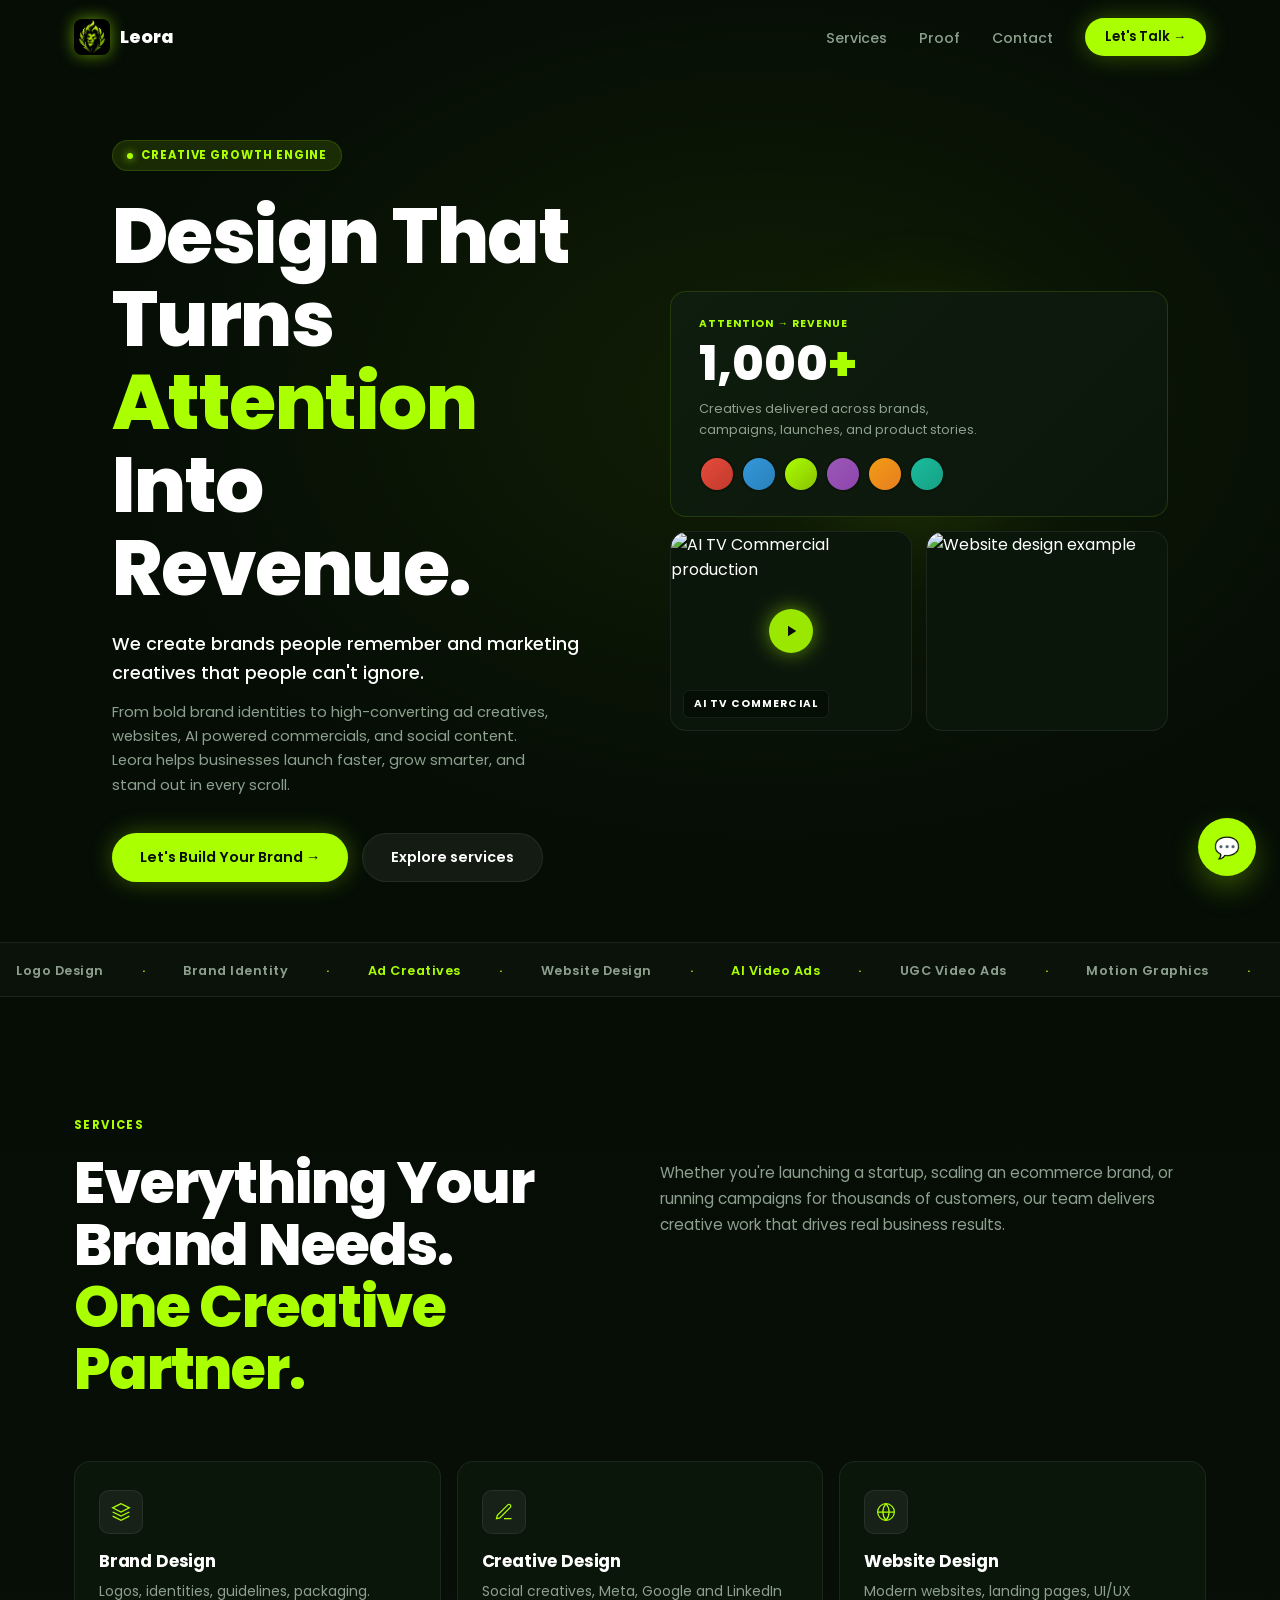
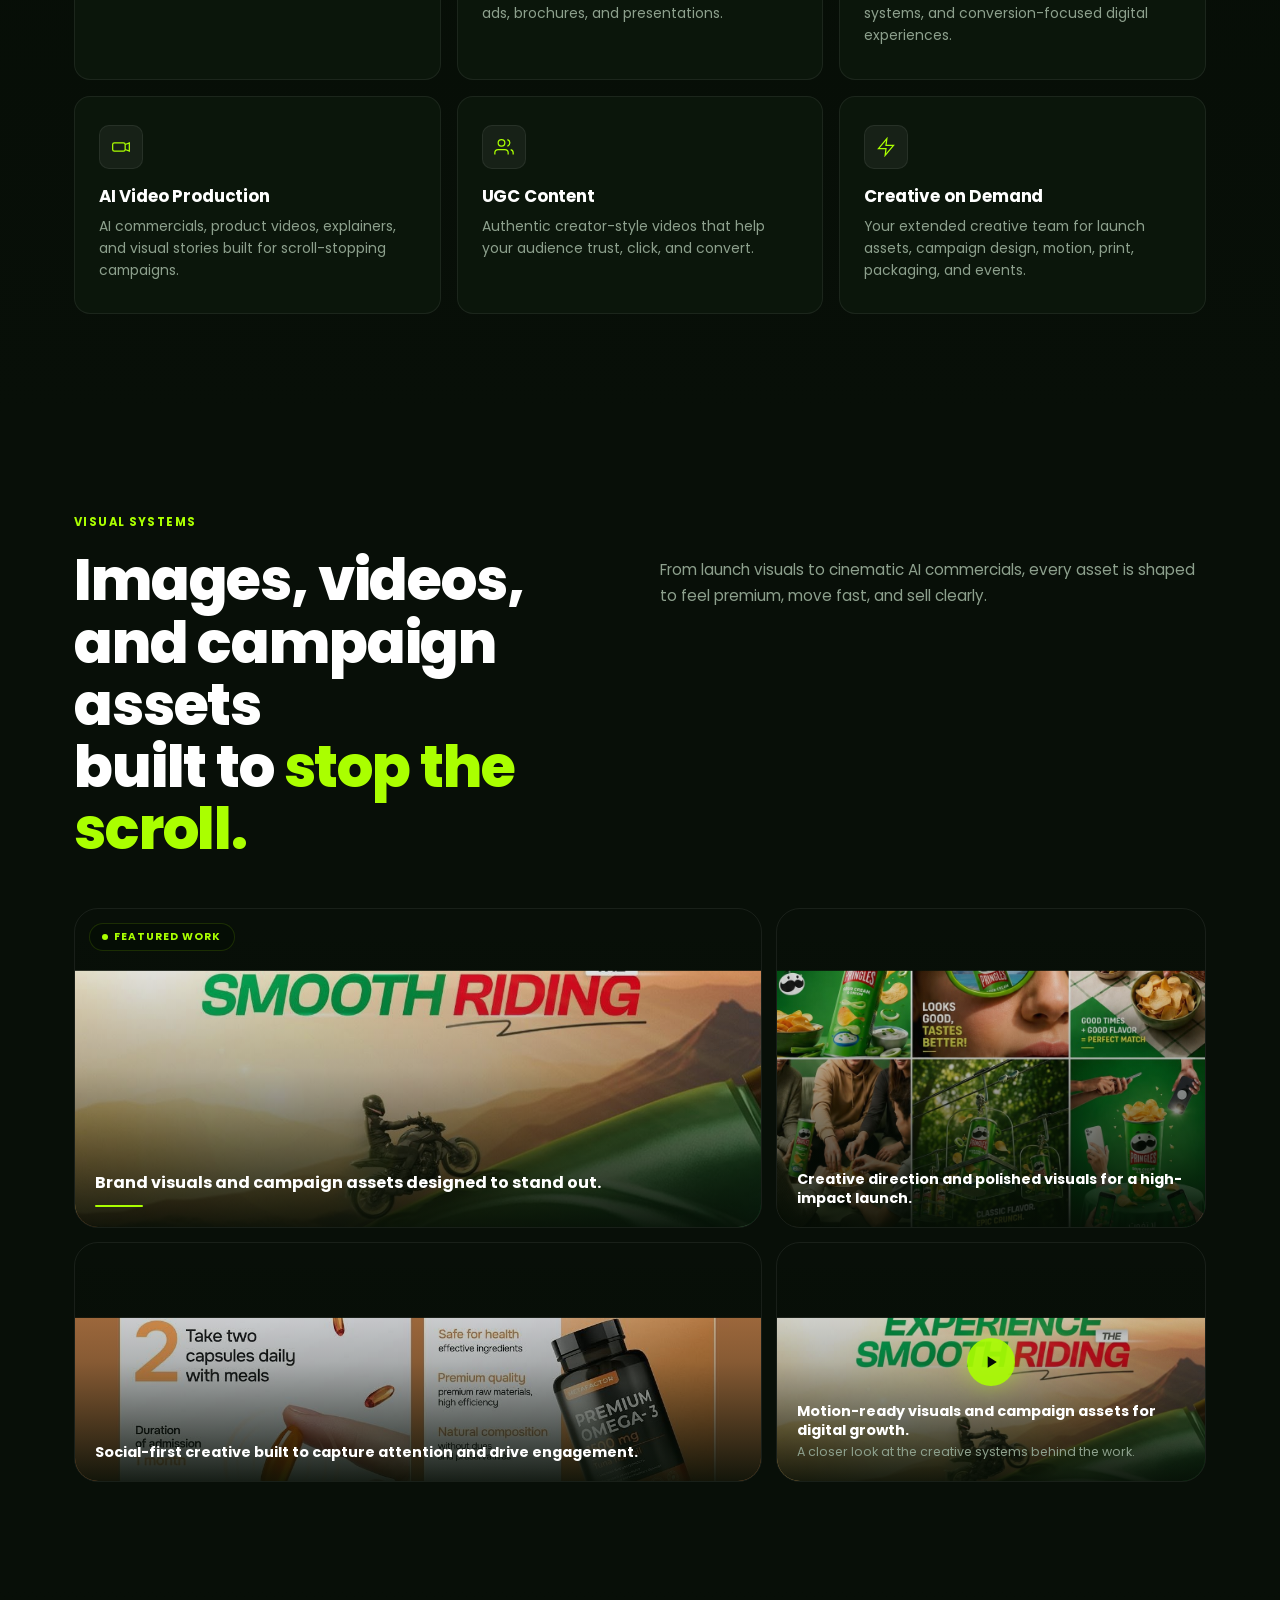
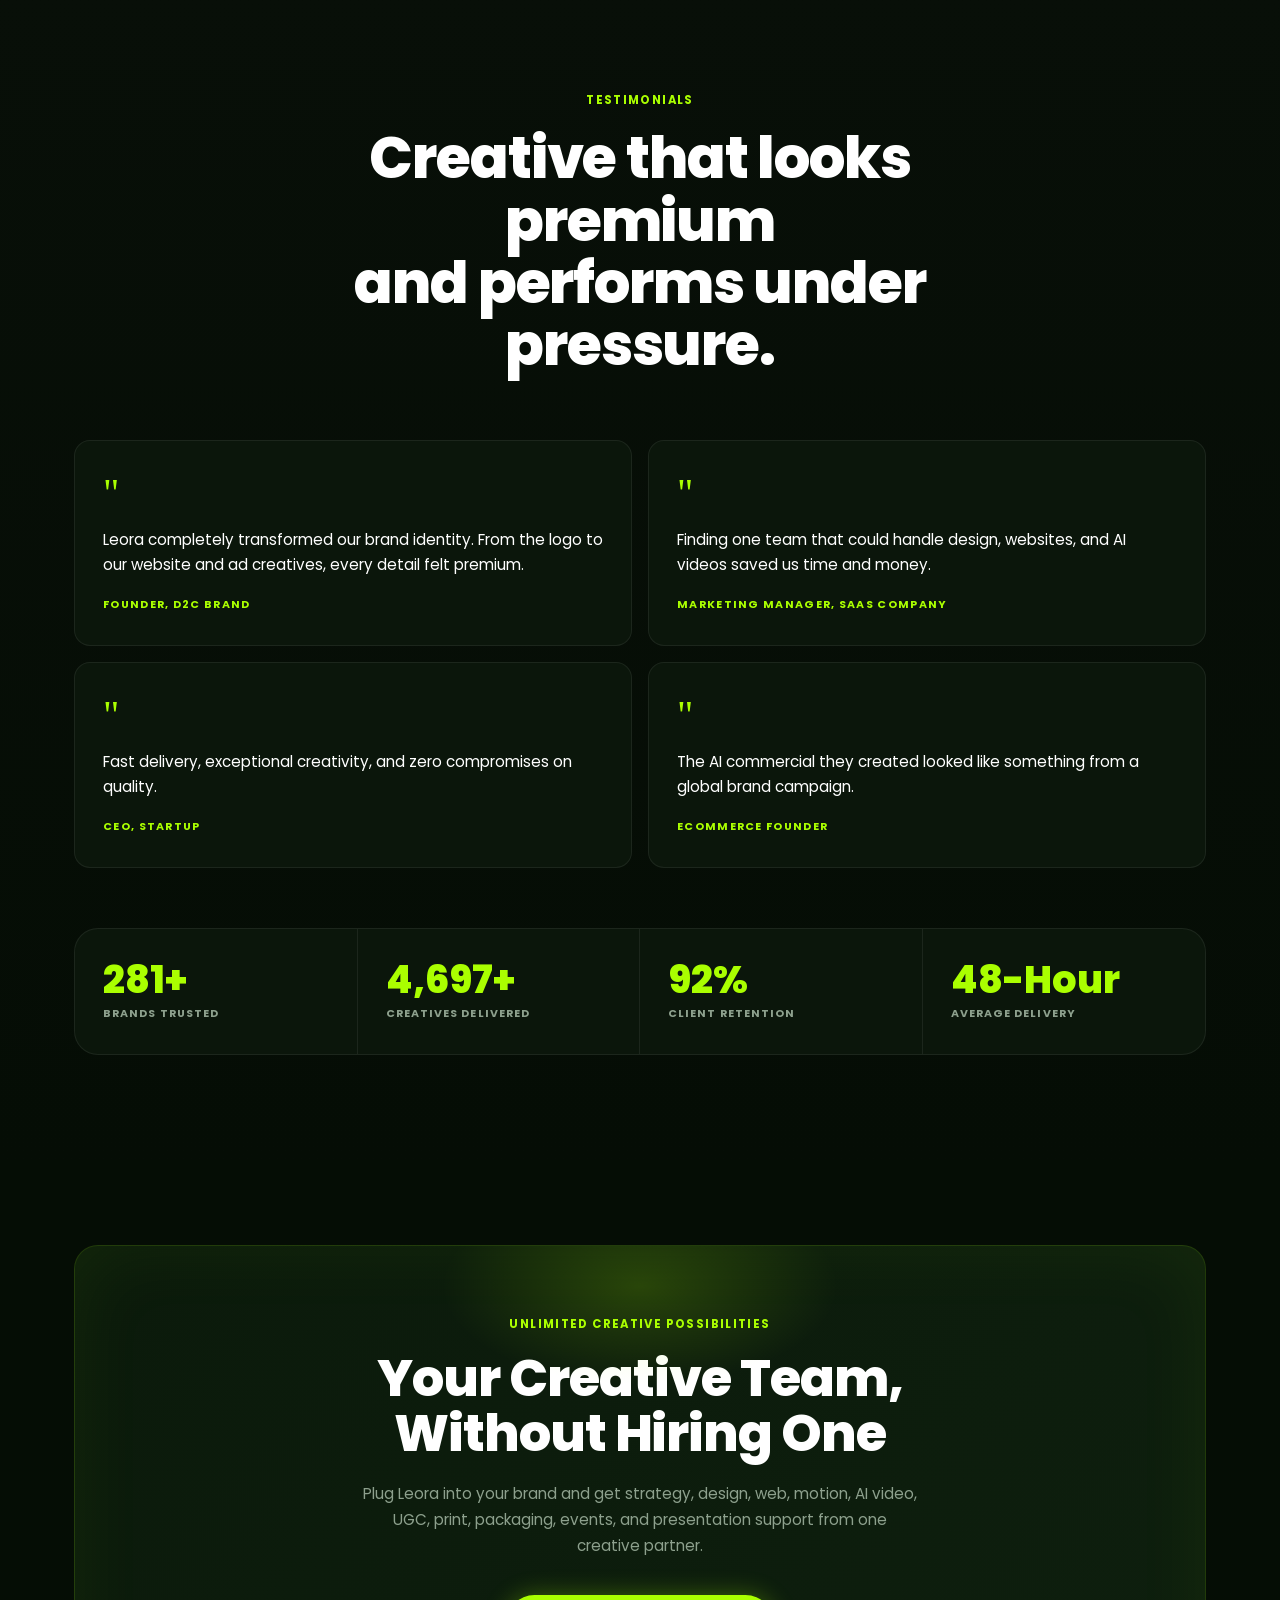
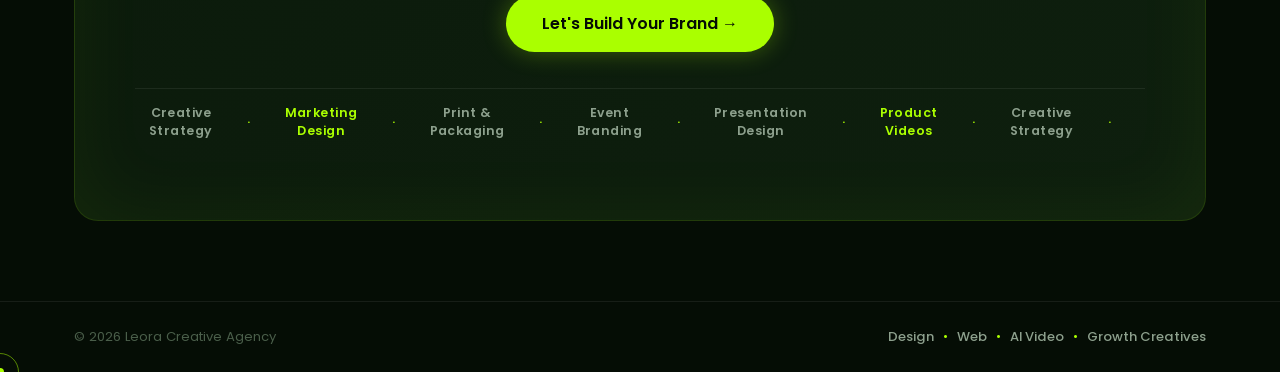
==== index.html @ 43bf9382 "Initial commit" ====
<!DOCTYPE html>
<html lang="en">
<head>
  <meta charset="UTF-8" />
  <meta name="viewport" content="width=device-width, initial-scale=1.0" />
  <meta name="description" content="Leora Creative Agency — We create brands people remember and marketing creatives that people can't ignore. Brand design, websites, AI video production, and more." />
  <meta name="keywords" content="creative agency, brand design, website design, AI video production, UGC content, motion graphics, Leora" />
  <meta property="og:title" content="Leora — Design That Turns Attention Into Revenue" />
  <meta property="og:description" content="We create brands people remember and marketing creatives that people can't ignore." />
  <title>Leora — Design That Turns Attention Into Revenue</title>
  <link rel="preconnect" href="https://fonts.googleapis.com" />
  <link rel="preconnect" href="https://fonts.gstatic.com" crossorigin />
  <link href="https://fonts.googleapis.com/css2?family=Poppins:ital,wght@0,100;0,200;0,300;0,400;0,500;0,600;0,700;0,800;0,900;1,100;1,200;1,300;1,400;1,500;1,600;1,700;1,800;1,900&display=swap" rel="stylesheet" />
  <link rel="stylesheet" href="style.css" />
</head>
<body>

  <!-- ===== NAVBAR ===== -->
  <nav id="navbar" class="navbar" role="navigation" aria-label="Main navigation">
    <div class="nav-container">
      <a href="#home" class="nav-logo" id="nav-logo" aria-label="Leora home">
        <img src="Leora.png" alt="Leora lion logo" class="logo-img" />
        <span class="logo-text">Leora</span>
      </a>
      <ul class="nav-links" id="nav-links" role="list">
        <li><a href="#services" class="nav-link" id="nav-services">Services</a></li>
        <li><a href="#proof" class="nav-link" id="nav-proof">Proof</a></li>
        <li><a href="#contact" class="nav-link" id="nav-contact">Contact</a></li>
      </ul>
      <a href="#" class="btn btn-primary btn-sm nav-cta" id="nav-cta-btn" data-open-chat>Let's Talk →</a>
      <button class="hamburger" id="hamburger" aria-label="Toggle menu" aria-expanded="false">
        <span></span><span></span><span></span>
      </button>
    </div>
    <!-- Mobile menu -->
    <div class="mobile-menu" id="mobile-menu" role="dialog" aria-modal="true">
      <ul role="list">
        <li><a href="#services" id="mob-services">Services</a></li>
        <li><a href="#proof" id="mob-proof">Proof</a></li>
        <li><a href="#contact" id="mob-contact">Contact</a></li>
        <li><a href="#" class="btn btn-primary" id="mob-cta" data-open-chat>Let's Talk →</a></li>
      </ul>
    </div>
  </nav>

  <!-- ===== HERO ===== -->
  <section id="home" class="hero" aria-label="Hero section">
    <div class="hero-bg">
      <!-- <img src="hero-bg.png" alt="" role="presentation" /> -->
      <div class="hero-bg-overlay"></div>
    </div>
    <div class="container hero-container">
      <!-- Left content -->
      <div class="hero-content" data-animate="fade-up">
        <div class="badge" id="hero-badge">
          <span class="badge-dot"></span>
          Creative Growth Engine
        </div>
        <h1 class="hero-headline">
          Design That Turns<br />
          <span class="hero-headline-em">Attention</span><br />
          Into Revenue.
        </h1>
        <p class="hero-lead">We create brands people remember and marketing creatives that people can't ignore.</p>
        <p class="hero-body">From bold brand identities to high-converting ad creatives, websites, AI powered commercials, and social content. Leora helps businesses launch faster, grow smarter, and stand out in every scroll.</p>
        <div class="hero-actions">
          <a href="#" class="btn btn-primary" id="hero-cta-primary" data-open-chat>Let's Build Your Brand →</a>
          <a href="#services" class="btn btn-ghost" id="hero-cta-secondary">Explore services</a>
        </div>
      </div>
      <!-- Right dashboard widget -->
      <div class="hero-visual" data-animate="fade-left">
        <div class="hero-card hero-card-stats">
          <div class="stat-label">ATTENTION → REVENUE</div>
          <div class="stat-number">1,000<span class="accent">+</span></div>
          <p class="stat-desc">Creatives delivered across brands, campaigns, launches, and product stories.</p>
          <div class="avatar-row">
            <div class="avatar av1"></div>
            <div class="avatar av2"></div>
            <div class="avatar av3"></div>
            <div class="avatar av4"></div>
            <div class="avatar av5"></div>
            <div class="avatar av6"></div>
          </div>
        </div>
        <div class="hero-card hero-card-image">
          <img src="ai-commercial.png" alt="AI TV Commercial production" class="hero-img-commercial" />
          <div class="hero-card-tag">AI TV COMMERCIAL</div>
          <div class="play-btn" aria-label="Play video">
            <svg viewBox="0 0 24 24" fill="currentColor"><path d="M8 5v14l11-7z"/></svg>
          </div>
        </div>
        <div class="hero-card hero-card-thumb">
          <img src="website-design.png" alt="Website design example" />
        </div>
        <!-- Decorative glow -->
        <div class="hero-glow"></div>
      </div>
    </div>

    <!-- Ticker -->
    <div class="ticker-wrap" aria-label="Services ticker">
      <div class="ticker-track" id="ticker-track">
        <span>Logo Design</span><span class="accent-dot">·</span>
        <span>Brand Identity</span><span class="accent-dot">·</span>
        <span class="accent-text">Ad Creatives</span><span class="accent-dot">·</span>
        <span>Website Design</span><span class="accent-dot">·</span>
        <span class="accent-text">AI Video Ads</span><span class="accent-dot">·</span>
        <span>UGC Video Ads</span><span class="accent-dot">·</span>
        <span>Motion Graphics</span><span class="accent-dot">·</span>
        <!-- Duplicate for seamless loop -->
        <span>Logo Design</span><span class="accent-dot">·</span>
        <span>Brand Identity</span><span class="accent-dot">·</span>
        <span class="accent-text">Ad Creatives</span><span class="accent-dot">·</span>
        <span>Website Design</span><span class="accent-dot">·</span>
        <span class="accent-text">AI Video Ads</span><span class="accent-dot">·</span>
        <span>UGC Video Ads</span><span class="accent-dot">·</span>
        <span>Motion Graphics</span><span class="accent-dot">·</span>
      </div>
    </div>
  </section>

  <!-- ===== SERVICES ===== -->
  <section id="services" class="services" aria-label="Services">
    <div class="container">
      <div class="services-header" data-animate="fade-up">
        <div class="section-tag">SERVICES</div>
        <div class="services-header-grid">
          <h2 class="section-headline">
            Everything Your Brand Needs.<br />
            <em>One Creative Partner.</em>
          </h2>
          <p class="services-desc">Whether you're launching a startup, scaling an ecommerce brand, or running campaigns for thousands of customers, our team delivers creative work that drives real business results.</p>
        </div>
      </div>

      <div class="services-grid" id="services-grid">
        <!-- Card 1 -->
        <div class="service-card" id="svc-brand" data-animate="fade-up" data-delay="0">
          <div class="service-icon">
            <svg viewBox="0 0 24 24" fill="none" stroke="currentColor" stroke-width="1.5"><path d="M12 2L2 7l10 5 10-5-10-5zM2 17l10 5 10-5M2 12l10 5 10-5"/></svg>
          </div>
          <h3 class="service-title">Brand Design</h3>
          <p class="service-text">Logos, identities, guidelines, packaging.</p>
        </div>
        <!-- Card 2 -->
        <div class="service-card" id="svc-creative" data-animate="fade-up" data-delay="80">
          <div class="service-icon">
            <svg viewBox="0 0 24 24" fill="none" stroke="currentColor" stroke-width="1.5"><path d="M12 20h9M16.5 3.5a2.121 2.121 0 013 3L7 19l-4 1 1-4L16.5 3.5z"/></svg>
          </div>
          <h3 class="service-title">Creative Design</h3>
          <p class="service-text">Social creatives, Meta, Google and LinkedIn ads, brochures, and presentations.</p>
        </div>
        <!-- Card 3 -->
        <div class="service-card" id="svc-web" data-animate="fade-up" data-delay="160">
          <div class="service-icon">
            <svg viewBox="0 0 24 24" fill="none" stroke="currentColor" stroke-width="1.5"><circle cx="12" cy="12" r="10"/><path d="M2 12h20M12 2a15.3 15.3 0 010 20M12 2a15.3 15.3 0 000 20"/></svg>
          </div>
          <h3 class="service-title">Website Design</h3>
          <p class="service-text">Modern websites, landing pages, UI/UX systems, and conversion-focused digital experiences.</p>
        </div>
        <!-- Card 4 -->
        <div class="service-card" id="svc-video" data-animate="fade-up" data-delay="240">
          <div class="service-icon">
            <svg viewBox="0 0 24 24" fill="none" stroke="currentColor" stroke-width="1.5"><rect x="2" y="7" width="15" height="10" rx="2"/><path d="M17 9l5-2v10l-5-2"/></svg>
          </div>
          <h3 class="service-title">AI Video Production</h3>
          <p class="service-text">AI commercials, product videos, explainers, and visual stories built for scroll-stopping campaigns.</p>
        </div>
        <!-- Card 5 -->
        <div class="service-card" id="svc-ugc" data-animate="fade-up" data-delay="320">
          <div class="service-icon">
            <svg viewBox="0 0 24 24" fill="none" stroke="currentColor" stroke-width="1.5"><path d="M17 21v-2a4 4 0 00-4-4H5a4 4 0 00-4 4v2"/><circle cx="9" cy="7" r="4"/><path d="M23 21v-2a4 4 0 00-3-3.87M16 3.13a4 4 0 010 7.75"/></svg>
          </div>
          <h3 class="service-title">UGC Content</h3>
          <p class="service-text">Authentic creator-style videos that help your audience trust, click, and convert.</p>
        </div>
        <!-- Card 6 -->
        <div class="service-card" id="svc-demand" data-animate="fade-up" data-delay="400">
          <div class="service-icon">
            <svg viewBox="0 0 24 24" fill="none" stroke="currentColor" stroke-width="1.5"><polygon points="13 2 3 14 12 14 11 22 21 10 12 10 13 2"/></svg>
          </div>
          <h3 class="service-title">Creative on Demand</h3>
          <p class="service-text">Your extended creative team for launch assets, campaign design, motion, print, packaging, and events.</p>
        </div>
      </div>
    </div>
  </section>

  <!-- ===== VISUAL SYSTEMS ===== -->
  <section id="visual-systems" class="visual-systems" aria-label="Visual Systems">
    <div class="container">
      <div class="vs-header" data-animate="fade-up">
        <div class="section-tag">VISUAL SYSTEMS</div>
        <div class="vs-header-grid">
          <h2 class="section-headline">
            Images, videos, and campaign assets<br />
            built to <em>stop the scroll.</em>
          </h2>
          <p class="vs-desc">From launch visuals to cinematic AI commercials, every asset is shaped to feel premium, move fast, and sell clearly.</p>
        </div>
      </div>

      <div class="vs-grid" id="vs-grid">
        <!-- Large card -->
        <div class="vs-card vs-card-large" id="vs-ai-commercial" data-animate="fade-up" data-delay="0">
          <img src="Pic1.jpeg" alt="Featured work sample one" />
          <div class="vs-card-tag">
            <span class="vs-dot"></span> FEATURED WORK
          </div>
          <div class="vs-card-overlay">
            <p>Brand visuals and campaign assets designed to stand out.</p>
            <div class="vs-underline"></div>
          </div>
        </div>

        <!-- Small card right -->
        <div class="vs-card vs-card-sm" id="vs-website" data-animate="fade-up" data-delay="100">
          <img src="Pic2.jpeg" alt="Featured work sample two" />
          <div class="vs-card-overlay">
            <p>Creative direction and polished visuals for a high-impact launch.</p>
          </div>
        </div>

        <!-- Bottom left -->
        <div class="vs-card vs-card-sm" id="vs-social" data-animate="fade-up" data-delay="200">
          <img src="Pic3.jpeg" alt="Featured work sample three" />
          <div class="vs-card-overlay">
            <p>Social-first creative built to capture attention and drive engagement.</p>
          </div>
        </div>

        <!-- Bottom right -->
        <div class="vs-card vs-card-sm vs-card-play" id="vs-motion" data-animate="fade-up" data-delay="300">
          <img src="Pic1.jpeg" alt="Featured work sample one again" />
          <div class="vs-card-overlay">
            <p>Motion-ready visuals and campaign assets for digital growth.</p>
            <span class="vs-sub">A closer look at the creative systems behind the work.</span>
          </div>
          <button class="vs-play-btn" aria-label="Play video">
            <svg viewBox="0 0 24 24" fill="currentColor"><path d="M8 5v14l11-7z"/></svg>
          </button>
        </div>
      </div>
    </div>
  </section>

  <!-- ===== TESTIMONIALS ===== -->
  <section id="proof" class="testimonials" aria-label="Client testimonials">
    <div class="container">
      <div class="testimonials-header" data-animate="fade-up">
        <div class="section-tag">TESTIMONIALS</div>
        <h2 class="section-headline testimonials-hl">
          Creative that looks premium<br />
          and performs under pressure.
        </h2>
      </div>

      <div class="testimonials-grid" id="testimonials-grid">
        <div class="testi-card" id="testi-1" data-animate="fade-up" data-delay="0">
          <div class="quote-icon">"</div>
          <p class="testi-text">Leora completely transformed our brand identity. From the logo to our website and ad creatives, every detail felt premium.</p>
          <div class="testi-author">FOUNDER, D2C BRAND</div>
        </div>
        <div class="testi-card" id="testi-2" data-animate="fade-up" data-delay="100">
          <div class="quote-icon">"</div>
          <p class="testi-text">Finding one team that could handle design, websites, and AI videos saved us time and money.</p>
          <div class="testi-author">MARKETING MANAGER, SAAS COMPANY</div>
        </div>
        <div class="testi-card" id="testi-3" data-animate="fade-up" data-delay="200">
          <div class="quote-icon">"</div>
          <p class="testi-text">Fast delivery, exceptional creativity, and zero compromises on quality.</p>
          <div class="testi-author">CEO, STARTUP</div>
        </div>
        <div class="testi-card" id="testi-4" data-animate="fade-up" data-delay="300">
          <div class="quote-icon">"</div>
          <p class="testi-text">The AI commercial they created looked like something from a global brand campaign.</p>
          <div class="testi-author">ECOMMERCE FOUNDER</div>
        </div>
      </div>

      <!-- Stats row -->
      <div class="stats-row" id="stats-row">
        <div class="stat-item" id="stat-brands" data-animate="fade-up" data-delay="0">
          <div class="stat-val"><span class="counter" data-target="300">0</span>+</div>
          <div class="stat-lbl">BRANDS TRUSTED</div>
        </div>
        <div class="stat-item" id="stat-creatives" data-animate="fade-up" data-delay="100">
          <div class="stat-val"><span class="counter" data-target="5000">0</span>+</div>
          <div class="stat-lbl">CREATIVES DELIVERED</div>
        </div>
        <div class="stat-item" id="stat-retention" data-animate="fade-up" data-delay="200">
          <div class="stat-val"><span class="counter" data-target="98">0</span>%</div>
          <div class="stat-lbl">CLIENT RETENTION</div>
        </div>
        <div class="stat-item" id="stat-delivery" data-animate="fade-up" data-delay="300">
          <div class="stat-val">48-Hour</div>
          <div class="stat-lbl">AVERAGE DELIVERY</div>
        </div>
      </div>
    </div>
  </section>

  <!-- ===== CTA SECTION ===== -->
  <section id="contact" class="cta-section" aria-label="Call to action">
    <div class="container">
      <div class="cta-box" data-animate="fade-up">
        <div class="section-tag">UNLIMITED CREATIVE POSSIBILITIES</div>
        <h2 class="cta-headline">
          Your Creative Team,<br />
          Without Hiring One
        </h2>
        <p class="cta-body">Plug Leora into your brand and get strategy, design, web, motion, AI video, UGC, print, packaging, events, and presentation support from one creative partner.</p>
        <a href="#" class="btn btn-primary btn-lg" id="cta-main-btn" data-open-chat>Let's Build Your Brand →</a>

        <!-- CTA ticker -->
        <div class="cta-ticker-wrap">
          <div class="cta-ticker-track">
            <span>Creative Strategy</span><span class="accent-dot">·</span>
            <span class="accent-text">Marketing Design</span><span class="accent-dot">·</span>
            <span>Print &amp; Packaging</span><span class="accent-dot">·</span>
            <span>Event Branding</span><span class="accent-dot">·</span>
            <span>Presentation Design</span><span class="accent-dot">·</span>
            <span class="accent-text">Product Videos</span><span class="accent-dot">·</span>
            <span>Creative Strategy</span><span class="accent-dot">·</span>
            <span class="accent-text">Marketing Design</span><span class="accent-dot">·</span>
            <span>Print &amp; Packaging</span><span class="accent-dot">·</span>
            <span>Event Branding</span><span class="accent-dot">·</span>
            <span>Presentation Design</span><span class="accent-dot">·</span>
            <span class="accent-text">Product Videos</span><span class="accent-dot">·</span>
          </div>
        </div>
      </div>
    </div>
  </section>

  <!-- ===== FOOTER ===== -->
  <footer class="footer" role="contentinfo">
    <div class="container footer-inner">
      <p class="footer-copy">© 2026 Leora Creative Agency</p>
      <p class="footer-links">Design <span class="accent-dot">•</span> Web <span class="accent-dot">•</span> AI Video <span class="accent-dot">•</span> Growth Creatives</p>
    </div>
  </footer>

  <!-- ===== CHAT BOT ===== -->
  <button class="chat-toggle" id="chat-toggle" type="button" aria-label="Open chat assistant" data-open-chat>
    <span>💬</span>
  </button>

  <div class="chat-widget" id="chat-widget" aria-hidden="true">
    <div class="chat-header">
      <div>
        <p class="chat-eyebrow">LEO AI BOT</p>
        <h3>Let's build your brand</h3>
      </div>
      <button class="chat-close" id="chat-close" type="button" aria-label="Close chat assistant">×</button>
    </div>
    <div class="chat-messages" id="chat-messages" aria-live="polite"></div>
    <form class="chat-form" id="chat-form">
      <input type="text" id="chat-input" placeholder="Type your answer..." autocomplete="off" />
      <button type="submit" class="btn btn-primary chat-submit">Send</button>
    </form>
  </div>

  <!-- ===== CURSOR ===== -->
  <div class="cursor-dot" id="cursor-dot" aria-hidden="true"></div>
  <div class="cursor-ring" id="cursor-ring" aria-hidden="true"></div>

  <script src="script.js"></script>
</body>
</html>
---- style.css ----
/* =========================================================
   LEORA CREATIVE AGENCY — style.css
   Dark green/black + neon lime green palette
   ========================================================= */

/* ── Tokens ── */
:root {
  --bg-base:      #050d05;
  --bg-card:      #0b160b;
  --bg-card2:     #0e1d0e;
  --bg-elevated:  #121f12;
  --accent:       #aaff00;
  --accent-dim:   rgba(170,255,0,0.12);
  --accent-dim2:  rgba(170,255,0,0.06);
  --accent-glow:  rgba(170,255,0,0.35);
  --text-primary: #ffffff;
  --text-muted:   #8da08d;
  --text-faint:   #4a5e4a;
  --border:       rgba(170,255,0,0.14);
  --border-dim:   rgba(255,255,255,0.07);
  --radius:       16px;
  --radius-lg:    24px;
  --radius-sm:    10px;
  --transition:   0.32s cubic-bezier(0.22,1,0.36,1);
  --font-display: 'Poppins', sans-serif;
  --font-body:    'Poppins', sans-serif;
}

/* ── Reset ── */
*, *::before, *::after { box-sizing: border-box; margin: 0; padding: 0; }
html { scroll-behavior: smooth; font-size: 16px; }
body {
  font-family: var(--font-body);
  background: var(--bg-base);
  color: var(--text-primary);
  overflow-x: hidden;
  cursor: none;
}
a { text-decoration: none; color: inherit; }
img { display: block; width: 100%; object-fit: cover; }
ul { list-style: none; }
button { background: none; border: none; cursor: pointer; font-family: inherit; }

/* ── Custom Cursor ── */
.cursor-dot {
  position: fixed; width: 8px; height: 8px;
  background: var(--accent); border-radius: 50%;
  pointer-events: none; z-index: 9999;
  transform: translate(-50%, -50%);
  transition: transform 0.1s ease, opacity 0.3s ease;
}
.cursor-ring {
  position: fixed; width: 38px; height: 38px;
  border: 1.5px solid rgba(170,255,0,0.5);
  border-radius: 50%; pointer-events: none; z-index: 9998;
  transform: translate(-50%, -50%);
  transition: width 0.3s ease, height 0.3s ease, border-color 0.3s ease,
              left 0.08s linear, top 0.08s linear;
}
.cursor-ring.expand { width: 60px; height: 60px; border-color: var(--accent); }

/* ── Typography ── */
h1,h2,h3,h4 { font-family: var(--font-display); font-weight: 800; line-height: 1.08; letter-spacing: -0.01em; }
h1 { font-size: clamp(2.4rem, 6vw, 5rem); }
h2 { font-size: clamp(2rem, 4.5vw, 3.8rem); }
h3 { font-size: 1.15rem; font-weight: 700; }
em { font-style: normal; color: var(--accent); }
p { line-height: 1.65; }

/* ── Layout ── */
.container {
  max-width: 1180px;
  margin: 0 auto;
  padding: 0 24px;
}

/* ── Buttons ── */
.btn {
  display: inline-flex; align-items: center; gap: 6px;
  padding: 13px 28px; border-radius: 50px;
  font-family: var(--font-body); font-size: 0.9rem; font-weight: 600;
  transition: var(--transition);
  white-space: nowrap; cursor: none;
}
.btn-primary {
  background: var(--accent); color: #050d05;
  box-shadow: 0 0 24px rgba(170,255,0,0.3);
}
.btn-primary:hover {
  background: #c4ff33;
  box-shadow: 0 0 40px rgba(170,255,0,0.55);
  transform: translateY(-2px);
}
.btn-ghost {
  background: rgba(255,255,255,0.06); color: var(--text-primary);
  border: 1px solid var(--border-dim);
}
.btn-ghost:hover {
  background: rgba(255,255,255,0.12);
  border-color: var(--border);
  transform: translateY(-2px);
}
.btn-sm { padding: 9px 20px; font-size: 0.82rem; }
.btn-lg { padding: 16px 36px; font-size: 1rem; }

/* ── Badge / Tags ── */
.badge {
  display: inline-flex; align-items: center; gap: 8px;
  background: var(--accent-dim); border: 1px solid var(--border);
  color: var(--accent); font-size: 0.72rem; font-weight: 700;
  letter-spacing: 0.08em; text-transform: uppercase;
  padding: 6px 14px; border-radius: 50px;
  margin-bottom: 24px;
}
.badge-dot {
  width: 6px; height: 6px; border-radius: 50%;
  background: var(--accent);
  box-shadow: 0 0 8px var(--accent);
  animation: pulse 2s infinite;
}
@keyframes pulse {
  0%,100% { opacity: 1; transform: scale(1); }
  50% { opacity: 0.5; transform: scale(0.7); }
}
.section-tag {
  font-size: 0.72rem; font-weight: 700; letter-spacing: 0.12em;
  color: var(--accent); text-transform: uppercase; margin-bottom: 18px;
}
.accent-text { color: var(--accent); }
.accent-dot { color: var(--accent); margin: 0 6px; }

/* ==============================
   NAVBAR
   ============================== */
.navbar {
  position: fixed; top: 0; left: 0; right: 0; z-index: 1000;
  padding: 0;
  transition: background 0.4s ease, box-shadow 0.4s ease;
}
.navbar.scrolled {
  background: rgba(5,13,5,0.92);
  backdrop-filter: blur(20px);
  box-shadow: 0 1px 0 var(--border);
}
.nav-container {
  display: flex; align-items: center;
  max-width: 1180px; margin: 0 auto;
  padding: 18px 24px; gap: 32px;
}
.nav-logo {
  display: flex; align-items: center; gap: 10px;
  font-family: var(--font-display); font-weight: 800; font-size: 1.1rem;
}
.logo-img {
  width: 36px; height: 36px;
  border-radius: 8px;
  object-fit: cover;
  flex-shrink: 0;
  filter: drop-shadow(0 0 8px rgba(170,255,0,0.55));
  transition: filter var(--transition), transform var(--transition);
}
.nav-logo:hover .logo-img {
  filter: drop-shadow(0 0 14px rgba(170,255,0,0.9));
  transform: scale(1.08);
}
.nav-links {
  display: flex; gap: 32px; margin-left: auto; align-items: center;
}
.nav-link {
  font-size: 0.88rem; font-weight: 500; color: var(--text-muted);
  transition: color 0.2s ease;
  position: relative;
}
.nav-link::after {
  content: ''; position: absolute; bottom: -4px; left: 0; right: 0;
  height: 1px; background: var(--accent); transform: scaleX(0);
  transition: transform 0.25s ease; transform-origin: left;
}
.nav-link:hover { color: var(--text-primary); }
.nav-link:hover::after { transform: scaleX(1); }
.nav-cta { display: flex; }
.hamburger { display: none; flex-direction: column; gap: 5px; padding: 4px; }
.hamburger span {
  display: block; width: 22px; height: 2px;
  background: var(--text-primary); border-radius: 2px;
  transition: var(--transition);
}
.hamburger.open span:nth-child(1) { transform: translateY(7px) rotate(45deg); }
.hamburger.open span:nth-child(2) { opacity: 0; }
.hamburger.open span:nth-child(3) { transform: translateY(-7px) rotate(-45deg); }
.mobile-menu {
  display: none; flex-direction: column;
  background: rgba(5,13,5,0.97); backdrop-filter: blur(20px);
  padding: 24px;
  border-top: 1px solid var(--border-dim);
}
.mobile-menu.open { display: flex; }
.mobile-menu ul { display: flex; flex-direction: column; gap: 20px; }
.mobile-menu a { font-size: 1.1rem; font-weight: 600; color: var(--text-primary); }

/* ==============================
   HERO
   ============================== */
.hero {
  position: relative; min-height: 100vh;
  display: flex; flex-direction: column;
  padding-top: 80px; overflow: hidden;
}
.hero-bg {
  position: absolute; inset: 0; z-index: 0;
}
.hero-bg img {
  width: 100%; height: 100%; object-fit: cover;
  opacity: 0.18; filter: saturate(1.5);
}
.hero-bg-overlay {
  position: absolute; inset: 0;
  background: radial-gradient(ellipse 80% 70% at 60% 40%, rgba(170,255,0,0.07) 0%, transparent 65%),
              linear-gradient(to bottom, transparent 50%, var(--bg-base) 100%);
}
.hero-container {
  flex: 1; display: flex; align-items: center;
  gap: 60px; padding-top: 60px; padding-bottom: 60px;
  position: relative; z-index: 1;
}
.hero-content { flex: 1; max-width: 560px; }
.hero-headline { margin-bottom: 20px; letter-spacing: -0.02em; }
.hero-headline-em { color: var(--accent); }
.hero-lead {
  font-size: 1.1rem; font-weight: 500; color: var(--text-primary);
  margin-bottom: 12px;
}
.hero-body {
  font-size: 0.92rem; color: var(--text-muted);
  margin-bottom: 36px; max-width: 440px;
}
.hero-actions { display: flex; flex-wrap: wrap; gap: 14px; }

/* Hero visual */
.hero-visual {
  flex: 1; max-width: 520px;
  display: grid;
  grid-template-columns: 1fr 1fr;
  grid-template-rows: auto auto;
  gap: 14px;
  position: relative;
}
.hero-glow {
  position: absolute; top: 30%; left: 50%; width: 300px; height: 300px;
  background: radial-gradient(circle, rgba(170,255,0,0.2) 0%, transparent 70%);
  transform: translate(-50%, -50%); pointer-events: none; z-index: -1;
  filter: blur(40px);
  animation: glow-pulse 4s ease-in-out infinite;
}
@keyframes glow-pulse {
  0%,100% { opacity: 0.6; transform: translate(-50%,-50%) scale(1); }
  50% { opacity: 1; transform: translate(-50%,-50%) scale(1.2); }
}
.hero-card {
  background: var(--bg-card); border: 1px solid var(--border-dim);
  border-radius: var(--radius); overflow: hidden;
  transition: transform var(--transition), box-shadow var(--transition);
}
.hero-card:hover { transform: translateY(-4px); box-shadow: 0 16px 40px rgba(0,0,0,0.4); }
.hero-card-stats {
  grid-column: 1 / -1;
  padding: 24px 28px;
  background: linear-gradient(135deg, var(--bg-card2), var(--bg-card));
  border-color: var(--border);
}
.stat-label {
  font-size: 0.65rem; font-weight: 700; letter-spacing: 0.1em;
  color: var(--accent); text-transform: uppercase; margin-bottom: 8px;
}
.stat-number {
  font-family: var(--font-display); font-size: 3rem; font-weight: 800;
  color: var(--text-primary); line-height: 1; margin-bottom: 10px;
}
.stat-number .accent { color: var(--accent); }
.stat-desc {
  font-size: 0.8rem; color: var(--text-muted); margin-bottom: 16px;
  max-width: 300px;
}
.avatar-row { display: flex; gap: 6px; }
.avatar {
  width: 36px; height: 36px; border-radius: 50%;
  border: 2px solid var(--bg-card);
  background: linear-gradient(135deg, #2a5, #5a2);
  flex-shrink: 0;
}
.av1 { background: linear-gradient(135deg, #e74c3c, #c0392b); }
.av2 { background: linear-gradient(135deg, #3498db, #2980b9); }
.av3 { background: linear-gradient(135deg, #aaff00, #8ac200); }
.av4 { background: linear-gradient(135deg, #9b59b6, #8e44ad); }
.av5 { background: linear-gradient(135deg, #f39c12, #e67e22); }
.av6 { background: linear-gradient(135deg, #1abc9c, #16a085); }

.hero-card-image {
  grid-column: 1 / 2; position: relative;
  height: 200px; min-height: 180px;
}
.hero-card-image img { height: 100%; object-fit: cover; border-radius: var(--radius); }
.hero-img-commercial { position: absolute; inset: 0; width: 100%; height: 100%; }
.hero-card-tag {
  position: absolute; bottom: 12px; left: 12px;
  background: rgba(5,13,5,0.85); backdrop-filter: blur(8px);
  color: var(--text-primary); font-size: 0.65rem; font-weight: 700;
  letter-spacing: 0.1em; text-transform: uppercase;
  padding: 5px 10px; border-radius: 6px;
  border: 1px solid var(--border-dim);
}
.play-btn {
  position: absolute; top: 50%; left: 50%;
  transform: translate(-50%, -50%);
  width: 44px; height: 44px; border-radius: 50%;
  background: rgba(170,255,0,0.9); color: #050d05;
  display: flex; align-items: center; justify-content: center;
  cursor: none; transition: var(--transition);
  box-shadow: 0 0 20px rgba(170,255,0,0.5);
}
.play-btn svg { width: 18px; height: 18px; }
.play-btn:hover { background: var(--accent); transform: translate(-50%, -50%) scale(1.1); }

.hero-card-thumb {
  grid-column: 2 / 3; height: 200px; min-height: 180px;
}
.hero-card-thumb img { height: 100%; object-fit: cover; border-radius: var(--radius); }

/* Ticker */
.ticker-wrap {
  position: relative; z-index: 1;
  border-top: 1px solid var(--border-dim);
  border-bottom: 1px solid var(--border-dim);
  background: rgba(255,255,255,0.02);
  padding: 14px 0; overflow: hidden; white-space: nowrap;
}
.ticker-track {
  display: inline-flex; align-items: center; gap: 0;
  animation: ticker-scroll 30s linear infinite;
  font-size: 0.8rem; font-weight: 600; letter-spacing: 0.04em;
  color: var(--text-muted);
}
.ticker-track span { padding: 0 16px; }
@keyframes ticker-scroll {
  from { transform: translateX(0); }
  to { transform: translateX(-50%); }
}

/* ==============================
   SERVICES
   ============================== */
.services {
  padding: 120px 0 100px;
  background: linear-gradient(to bottom, var(--bg-base), #080f08);
}
.services-header { margin-bottom: 60px; }
.services-header-grid {
  display: grid; grid-template-columns: 1fr 1fr; gap: 40px;
  align-items: start;
}
.section-headline { letter-spacing: -0.02em; }
.services-desc { color: var(--text-muted); font-size: 0.95rem; line-height: 1.7; padding-top: 8px; }
.services-grid {
  display: grid;
  grid-template-columns: repeat(3, 1fr);
  gap: 16px;
}
.service-card {
  background: var(--bg-card);
  border: 1px solid var(--border-dim);
  border-radius: var(--radius);
  padding: 28px 24px 32px;
  transition: border-color var(--transition), background var(--transition), transform var(--transition);
  position: relative; overflow: hidden;
}
.service-card::before {
  content: ''; position: absolute; top: 0; left: 0; right: 0; height: 1px;
  background: linear-gradient(to right, transparent, var(--accent), transparent);
  opacity: 0; transition: opacity var(--transition);
}
.service-card:hover { border-color: var(--border); transform: translateY(-4px); }
.service-card:hover::before { opacity: 1; }
.service-card:hover .service-icon { background: var(--accent-dim); border-color: var(--border); }
.service-icon {
  width: 44px; height: 44px; border-radius: 10px;
  background: rgba(255,255,255,0.05); border: 1px solid var(--border-dim);
  display: flex; align-items: center; justify-content: center;
  margin-bottom: 18px; color: var(--accent);
  transition: var(--transition);
}
.service-icon svg { width: 20px; height: 20px; }
.service-title { color: var(--text-primary); margin-bottom: 10px; font-size: 1.05rem; }
.service-text { color: var(--text-muted); font-size: 0.87rem; line-height: 1.6; }

/* ==============================
   VISUAL SYSTEMS
   ============================== */
.visual-systems {
  padding: 100px 0;
  background: #080f08;
}
.vs-header { margin-bottom: 48px; }
.vs-header-grid {
  display: grid; grid-template-columns: 1fr 1fr; gap: 40px; align-items: start;
}
.vs-desc { color: var(--text-muted); font-size: 0.95rem; line-height: 1.7; padding-top: 8px; }
.vs-grid {
  display: grid;
  grid-template-columns: 1.6fr 1fr;
  grid-template-rows: 320px 240px;
  gap: 14px;
}
.vs-card {
  position: relative; border-radius: var(--radius-lg); overflow: hidden;
  border: 1px solid var(--border-dim);
  transition: transform var(--transition), box-shadow var(--transition);
}
.vs-card:hover { transform: scale(1.015); box-shadow: 0 20px 60px rgba(0,0,0,0.5); }
.vs-card img { position: absolute; inset: 0; width: 100%; height: 100%; object-fit: cover; }
.vs-card-large { grid-row: 1 / 2; grid-column: 1 / 2; }
.vs-card:nth-child(2) { grid-row: 1 / 2; grid-column: 2 / 3; }
.vs-card:nth-child(3) { grid-row: 2 / 3; grid-column: 1 / 2; }
.vs-card:nth-child(4) { grid-row: 2 / 3; grid-column: 2 / 3; }

/* Dark gradient overlay on cards */
.vs-card::after {
  content: ''; position: absolute; inset: 0;
  background: linear-gradient(to top, rgba(5,13,5,0.92) 0%, rgba(5,13,5,0.3) 50%, transparent 100%);
}
.vs-card-tag {
  position: absolute; top: 14px; left: 14px; z-index: 2;
  background: rgba(5,13,5,0.85); backdrop-filter: blur(8px);
  border: 1px solid var(--border);
  color: var(--accent); font-size: 0.65rem; font-weight: 700;
  letter-spacing: 0.1em; text-transform: uppercase;
  padding: 5px 12px; border-radius: 50px;
  display: flex; align-items: center; gap: 6px;
}
.vs-dot { width: 6px; height: 6px; border-radius: 50%; background: var(--accent); flex-shrink: 0; }
.vs-card-overlay {
  position: absolute; bottom: 0; left: 0; right: 0; z-index: 2;
  padding: 20px;
}
.vs-card-overlay p {
  font-family: var(--font-display); font-weight: 700;
  font-size: 1rem; line-height: 1.3; color: var(--text-primary);
}
.vs-card:nth-child(2) .vs-card-overlay p,
.vs-card:nth-child(3) .vs-card-overlay p,
.vs-card:nth-child(4) .vs-card-overlay p { font-size: 0.9rem; }
.vs-sub { display: block; font-size: 0.78rem; color: var(--text-muted); margin-top: 4px; }
.vs-underline {
  margin-top: 12px; height: 2px; width: 48px;
  background: var(--accent); border-radius: 2px;
}
.vs-play-btn {
  position: absolute; top: 50%; left: 50%;
  transform: translate(-50%, -50%); z-index: 3;
  width: 48px; height: 48px; border-radius: 50%;
  background: rgba(170,255,0,0.9); color: #050d05;
  display: flex; align-items: center; justify-content: center;
  cursor: none; transition: var(--transition);
  box-shadow: 0 0 24px rgba(170,255,0,0.4);
}
.vs-play-btn svg { width: 20px; height: 20px; }
.vs-play-btn:hover { background: var(--accent); transform: translate(-50%, -50%) scale(1.12); }

/* ==============================
   TESTIMONIALS
   ============================== */
.testimonials {
  padding: 110px 0;
  background: linear-gradient(to bottom, #080f08, var(--bg-base));
}
.testimonials-header { text-align: center; margin-bottom: 64px; }
.testimonials-hl { max-width: 680px; margin: 0 auto; }
.testimonials-grid {
  display: grid; grid-template-columns: 1fr 1fr;
  gap: 16px; margin-bottom: 60px;
}
.testi-card {
  background: var(--bg-card);
  border: 1px solid var(--border-dim);
  border-radius: var(--radius);
  padding: 32px 28px;
  transition: border-color var(--transition), transform var(--transition);
}
.testi-card:hover { border-color: var(--border); transform: translateY(-3px); }
.quote-icon {
  font-size: 2.5rem; line-height: 1; color: var(--accent);
  font-family: Georgia, serif; margin-bottom: 14px;
}
.testi-text {
  font-size: 0.95rem; color: var(--text-primary);
  line-height: 1.65; margin-bottom: 20px;
}
.testi-author {
  font-size: 0.68rem; font-weight: 700; letter-spacing: 0.12em;
  color: var(--accent); text-transform: uppercase;
}

/* Stats row */
.stats-row {
  display: grid; grid-template-columns: repeat(4, 1fr);
  gap: 0; border: 1px solid var(--border-dim); border-radius: var(--radius-lg);
  background: var(--bg-card); overflow: hidden;
}
.stat-item {
  padding: 32px 28px;
  border-right: 1px solid var(--border-dim);
  transition: background var(--transition);
}
.stat-item:last-child { border-right: none; }
.stat-item:hover { background: var(--bg-elevated); }
.stat-val {
  font-family: var(--font-display); font-size: 2.4rem; font-weight: 800;
  color: var(--accent); margin-bottom: 6px; line-height: 1;
}
.stat-lbl {
  font-size: 0.68rem; font-weight: 700; letter-spacing: 0.1em;
  color: var(--text-muted); text-transform: uppercase;
}

/* ==============================
   CTA SECTION
   ============================== */
.cta-section {
  padding: 80px 0;
  background: var(--bg-base);
}
.cta-box {
  background: linear-gradient(135deg, #0b1a0b, #0e1f0e);
  border: 1px solid var(--border);
  border-radius: var(--radius-lg);
  padding: 70px 60px;
  text-align: center;
  position: relative; overflow: hidden;
  box-shadow: 0 0 80px rgba(170,255,0,0.06) inset;
}
.cta-box::before {
  content: ''; position: absolute;
  top: -60px; left: 50%; transform: translateX(-50%);
  width: 400px; height: 200px;
  background: radial-gradient(ellipse, rgba(170,255,0,0.18) 0%, transparent 70%);
  pointer-events: none;
}
.cta-headline {
  font-size: clamp(2rem, 4vw, 3.4rem);
  letter-spacing: -0.02em; margin: 16px 0 20px;
}
.cta-body {
  color: var(--text-muted); max-width: 560px; margin: 0 auto 36px;
  font-size: 0.95rem; line-height: 1.7;
}
.cta-ticker-wrap {
  margin-top: 36px; overflow: hidden;
  padding: 10px 0;
  border-top: 1px solid var(--border-dim);
}
.cta-ticker-track {
  display: inline-flex; align-items: center;
  animation: ticker-scroll 24s linear infinite;
  font-size: 0.78rem; font-weight: 600; letter-spacing: 0.04em;
  color: var(--text-muted);
}
.cta-ticker-track span { padding: 0 14px; }

/* ==============================
   FOOTER
   ============================== */
.footer {
  padding: 24px 0;
  border-top: 1px solid var(--border-dim);
  background: var(--bg-base);
}
.footer-inner {
  display: flex; align-items: center; justify-content: space-between;
  flex-wrap: wrap; gap: 12px;
}
.footer-copy { font-size: 0.82rem; color: var(--text-faint); }
.footer-links { font-size: 0.82rem; color: var(--text-muted); font-weight: 500; }

/* ==============================
   ANIMATIONS
   ============================== */
[data-animate] { opacity: 0; transform: translateY(28px); transition: opacity 0.7s ease, transform 0.7s ease; }
[data-animate].visible { opacity: 1; transform: translateY(0); }

/* ==============================
   CONTACT MODAL
   ============================== */
.contact-modal {
  position: fixed; inset: 0; z-index: 1200;
  display: grid; place-items: center; padding: 24px;
  opacity: 0; visibility: hidden; pointer-events: none;
  transition: opacity 0.25s ease, visibility 0.25s ease;
}
.contact-modal.open {
  opacity: 1; visibility: visible; pointer-events: auto;
}
.contact-modal-backdrop {
  position: absolute; inset: 0;
  background: rgba(2, 8, 2, 0.78);
  backdrop-filter: blur(8px);
}
.contact-modal-dialog {
  position: relative; z-index: 1;
  width: min(100%, 620px);
  padding: 36px;
  border-radius: var(--radius-lg);
  background: linear-gradient(135deg, var(--bg-card), var(--bg-card2));
  border: 1px solid var(--border);
  box-shadow: 0 24px 80px rgba(0, 0, 0, 0.45);
}
.contact-modal-close {
  position: absolute; top: 16px; right: 16px;
  width: 40px; height: 40px; border-radius: 50%;
  color: var(--text-primary); font-size: 1.3rem;
  display: grid; place-items: center;
  transition: background 0.2s ease, transform 0.2s ease;
}
.contact-modal-close:hover {
  background: rgba(255,255,255,0.08);
  transform: rotate(90deg);
}
.contact-modal-header {
  margin-bottom: 24px;
}
.contact-modal-header h3 {
  font-size: 1.5rem;
  margin-bottom: 8px;
}
.contact-modal-header p {
  color: var(--text-muted);
  font-size: 0.95rem;
}
.contact-form label {
  display: block; font-size: 0.88rem; font-weight: 600; color: var(--text-muted);
  margin-bottom: 14px;
}
.contact-form input,
.contact-form textarea {
  width: 100%; margin-top: 8px; padding: 12px 14px; border-radius: 12px;
  border: 1px solid var(--border-dim); background: rgba(255,255,255,0.05);
  color: var(--text-primary); font: inherit; outline: none;
  transition: border-color 0.2s ease, background 0.2s ease;
}
.contact-form input:focus,
.contact-form textarea:focus {
  border-color: var(--accent);
  background: rgba(255,255,255,0.08);
}
.contact-form textarea {
  min-height: 110px; resize: vertical;
}
.form-row {
  display: grid; grid-template-columns: 1fr 1fr; gap: 14px;
}
.contact-modal-submit {
  width: 100%; justify-content: center; margin-top: 6px;
  border: none;
}

/* ==============================
   CHAT BOT
   ============================== */
.chat-toggle {
  position: fixed; right: 24px; bottom: 24px; z-index: 1100;
  width: 58px; height: 58px; border-radius: 50%;
  display: grid; place-items: center; background: var(--accent);
  color: #050d05; box-shadow: 0 12px 30px rgba(170,255,0,0.28);
  font-size: 1.3rem; transition: transform var(--transition), box-shadow var(--transition);
}
.chat-toggle:hover {
  transform: translateY(-3px) scale(1.03);
  box-shadow: 0 16px 36px rgba(170,255,0,0.4);
}
.chat-widget {
  position: fixed; right: 24px; bottom: 94px; z-index: 1090;
  width: min(92vw, 380px); max-height: 70vh;
  display: flex; flex-direction: column;
  border-radius: 24px; overflow: hidden;
  background: rgba(11, 22, 11, 0.95);
  border: 1px solid var(--border);
  box-shadow: 0 24px 80px rgba(0,0,0,0.4);
  transform: translateY(16px); opacity: 0; visibility: hidden; pointer-events: none;
  transition: opacity 0.25s ease, transform 0.25s ease, visibility 0.25s ease;
}
.chat-widget.open {
  transform: translateY(0); opacity: 1; visibility: visible; pointer-events: auto;
}
.chat-header {
  display: flex; align-items: center; justify-content: space-between;
  gap: 16px; padding: 16px 18px; border-bottom: 1px solid var(--border-dim);
  background: linear-gradient(135deg, rgba(170,255,0,0.08), rgba(255,255,255,0.03));
}
.chat-eyebrow {
  font-size: 0.68rem; font-weight: 700; letter-spacing: 0.14em; color: var(--accent);
  margin-bottom: 4px;
}
.chat-header h3 {
  font-size: 1.04rem;
}
.chat-close {
  width: 34px; height: 34px; border-radius: 50%; color: var(--text-primary);
  display: grid; place-items: center; font-size: 1.1rem;
}
.chat-close:hover { background: rgba(255,255,255,0.08); }
.chat-messages {
  padding: 16px; display: flex; flex-direction: column; gap: 10px;
  overflow-y: auto; min-height: 260px; max-height: 44vh;
}
.chat-bubble {
  max-width: 90%; padding: 10px 12px; border-radius: 14px; font-size: 0.9rem; line-height: 1.5;
}
.chat-bubble.bot { background: rgba(255,255,255,0.06); color: var(--text-primary); border: 1px solid var(--border-dim); }
.chat-bubble.user { background: var(--accent); color: #050d05; margin-left: auto; font-weight: 600; }
.chat-form {
  display: flex; gap: 10px; padding: 12px; border-top: 1px solid var(--border-dim); background: rgba(255,255,255,0.03);
}
.chat-form input {
  flex: 1; padding: 11px 13px; border-radius: 999px; border: 1px solid var(--border-dim);
  background: rgba(255,255,255,0.06); color: var(--text-primary); outline: none;
}
.chat-form input:focus { border-color: var(--accent); }
.chat-submit { padding: 10px 16px; border-radius: 999px; }

/* ==============================
   FORM PAGE
   ============================== */
.form-page {
  min-height: 100vh;
  display: flex;
  align-items: center;
  justify-content: center;
  padding: 48px 24px;
  background: radial-gradient(circle at top, rgba(170,255,0,0.12), transparent 35%), var(--bg-base);
}
.form-shell {
  width: 100%;
  max-width: 760px;
}
.back-link {
  display: inline-flex;
  align-items: center;
  gap: 8px;
  margin-bottom: 18px;
  color: var(--text-muted);
  font-size: 0.92rem;
  transition: color 0.2s ease;
}
.back-link:hover {
  color: var(--accent);
}
.form-card {
  width: 100%;
  max-width: none;
}

/* ==============================
   RESPONSIVE
   ============================== */
@media (max-width: 1024px) {
  .hero-container { flex-direction: column; padding-top: 80px; text-align: center; }
  .hero-content { max-width: 100%; }
  .hero-actions { justify-content: center; }
  .hero-body { margin-left: auto; margin-right: auto; }
  .hero-visual { max-width: 100%; width: 100%; }
  .services-header-grid { grid-template-columns: 1fr; }
  .vs-header-grid { grid-template-columns: 1fr; }
}

@media (max-width: 768px) {
  .nav-links, .nav-cta { display: none; }
  .hamburger { display: flex; margin-left: auto; }
  .services-grid { grid-template-columns: 1fr 1fr; }
  .testimonials-grid { grid-template-columns: 1fr; }
  .stats-row { grid-template-columns: 1fr 1fr; }
  .stat-item:nth-child(2) { border-right: none; }
  .stat-item:nth-child(3) { border-top: 1px solid var(--border-dim); }
  .stat-item:nth-child(4) { border-right: none; border-top: 1px solid var(--border-dim); }
  .vs-grid {
    grid-template-columns: 1fr;
    grid-template-rows: 280px 240px 240px 240px;
  }
  .vs-card { grid-column: 1 !important; grid-row: auto !important; }
  .cta-box { padding: 44px 24px; }
  .footer-inner { flex-direction: column; text-align: center; }
  .cursor-dot, .cursor-ring { display: none; }
  body { cursor: auto; }
  .btn, a { cursor: auto; }
  .contact-modal-dialog { padding: 28px 22px; }
  .form-row { grid-template-columns: 1fr; }
}

@media (max-width: 520px) {
  .services-grid { grid-template-columns: 1fr; }
  .stats-row { grid-template-columns: 1fr; }
  .stat-item { border-right: none !important; border-top: 1px solid var(--border-dim); }
  .stat-item:first-child { border-top: none; }
  .hero-visual { grid-template-columns: 1fr; }
  .hero-card-stats { grid-column: 1 / -1; }
  .hero-card-image, .hero-card-thumb { grid-column: 1 / -1; }
}
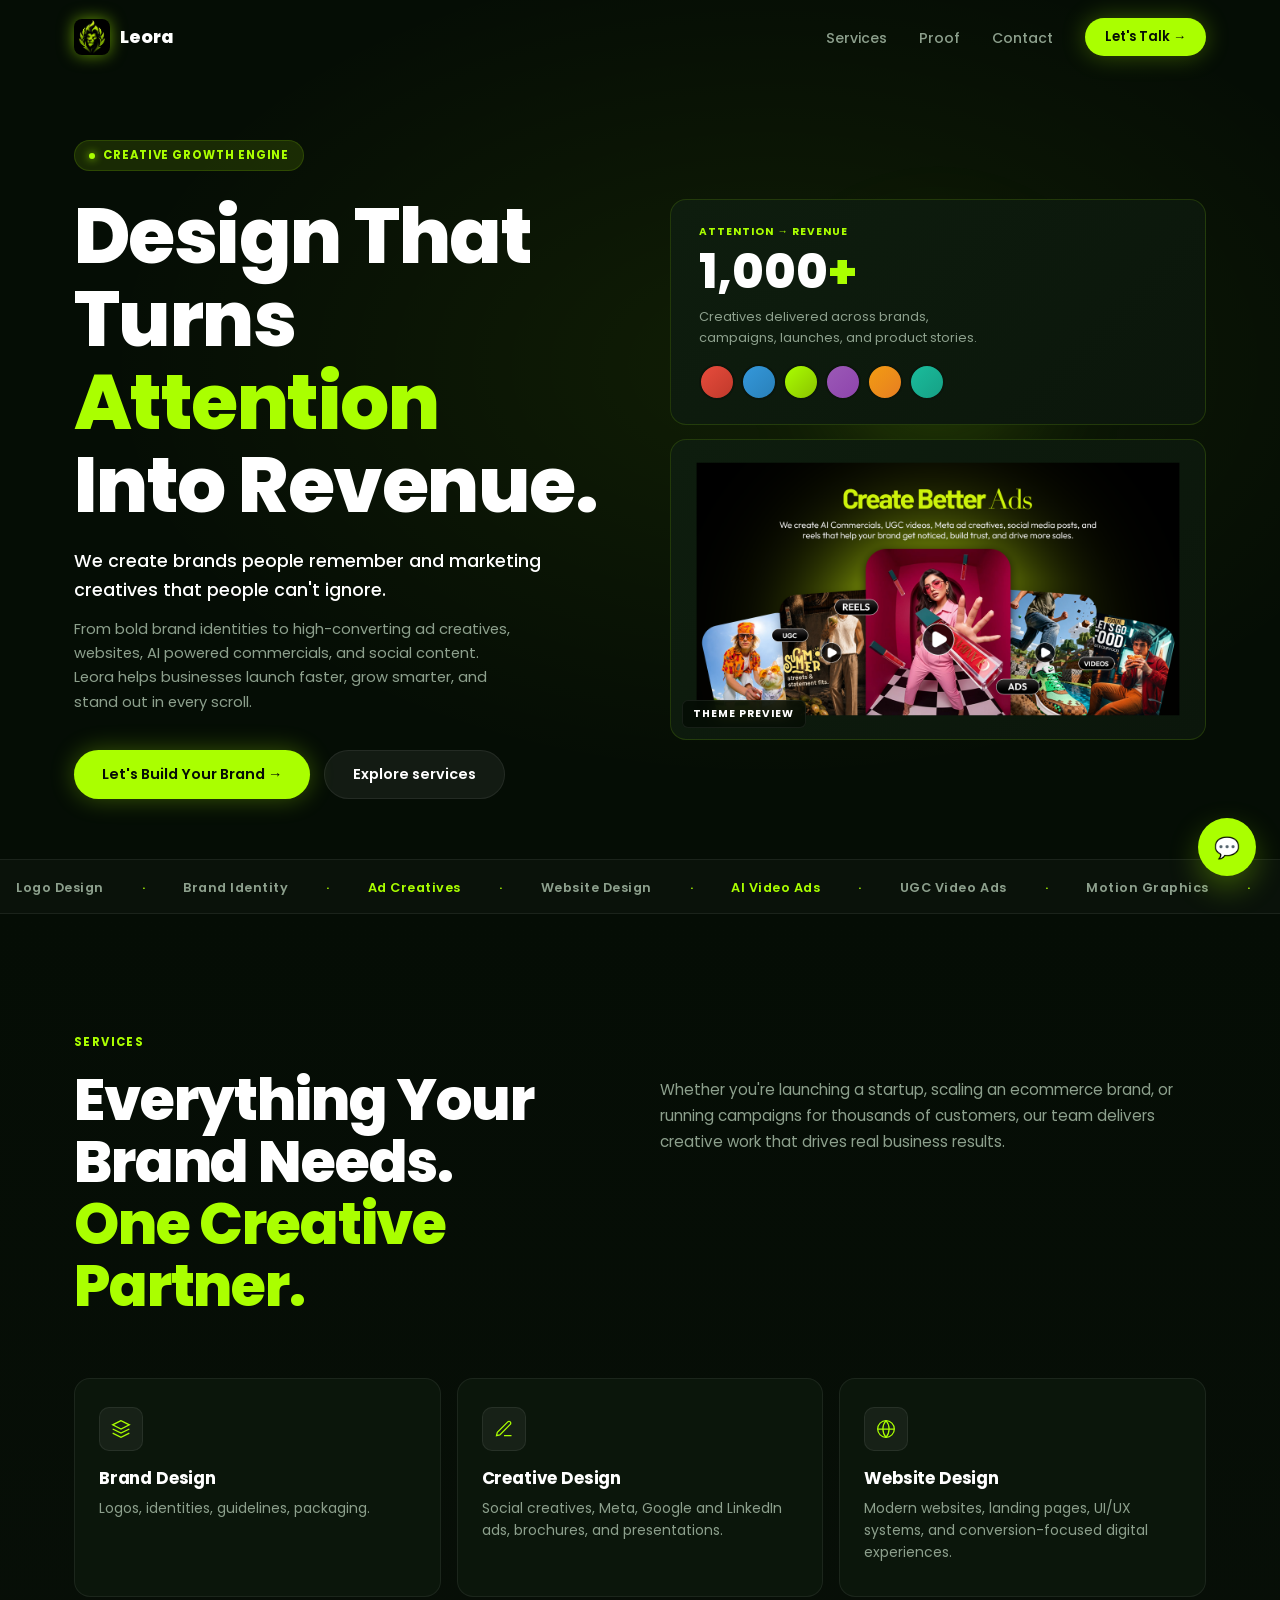
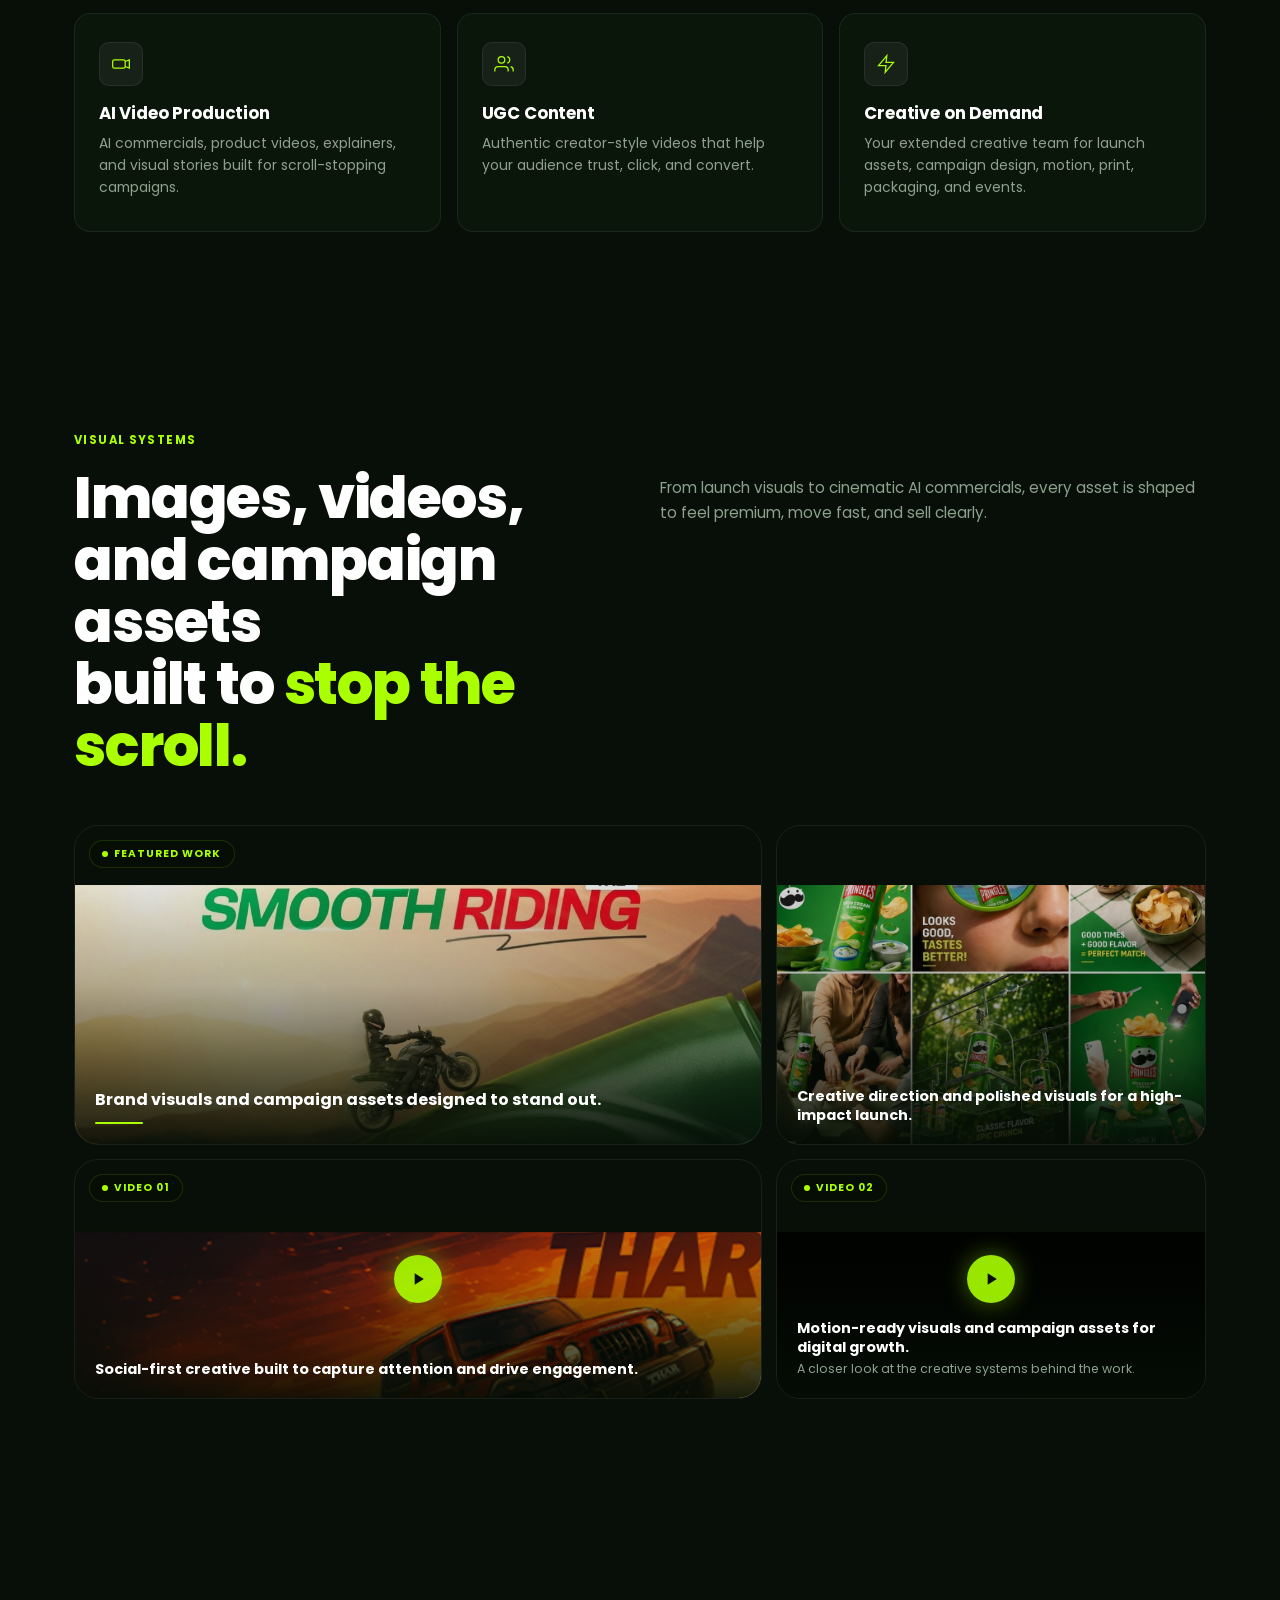
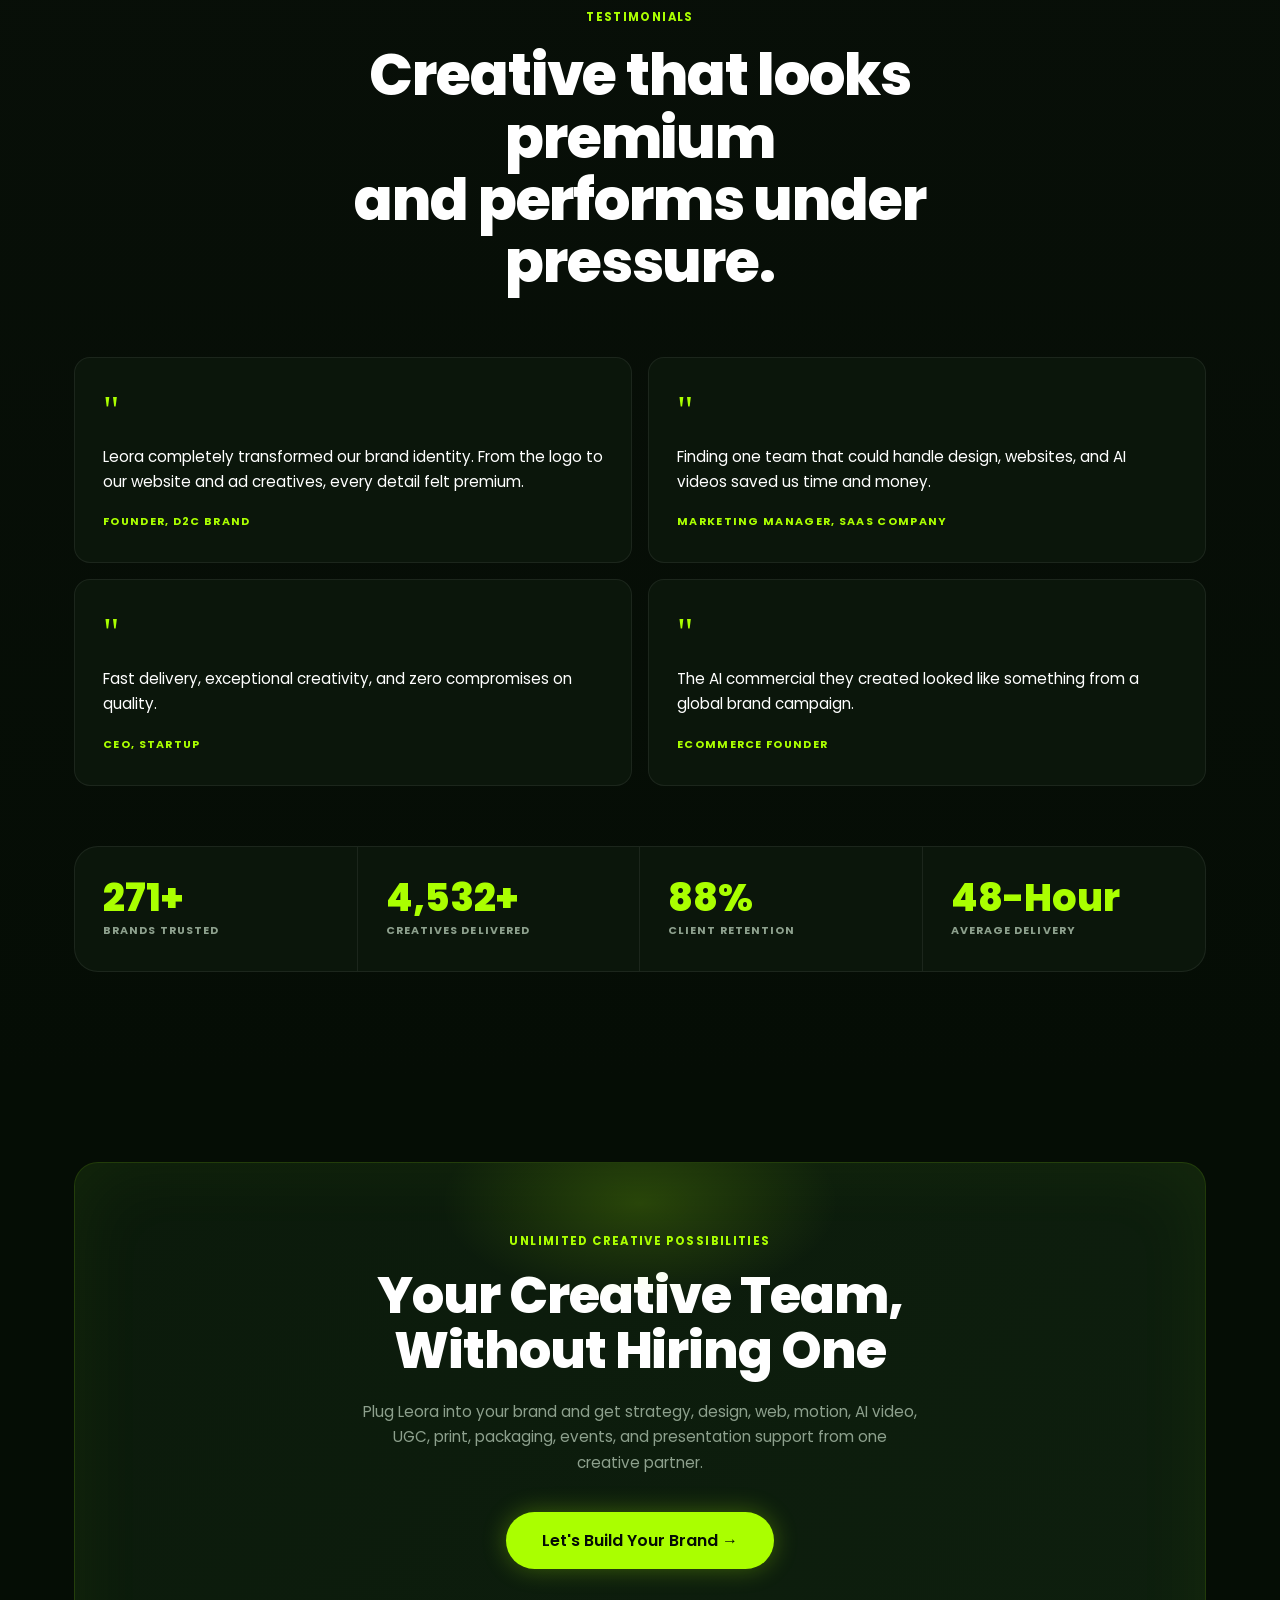
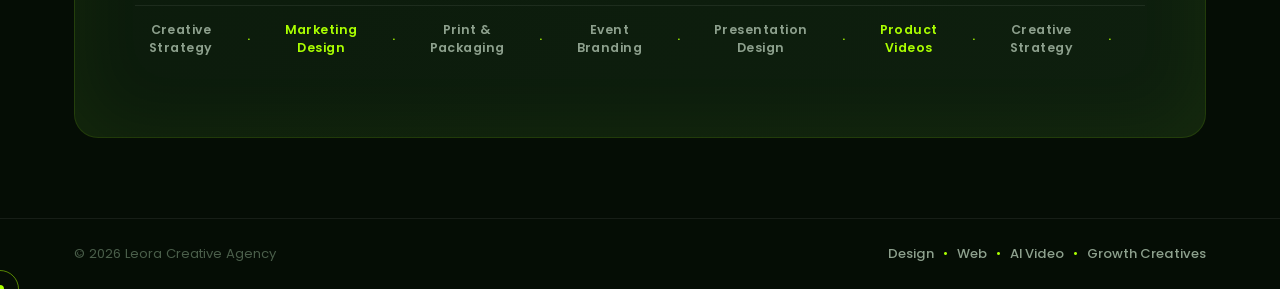
==== commit cbcaab8e: "Updated One" ====
--- a/index.html
+++ b/index.html
@@ -83,15 +83,9 @@
             <div class="avatar av6"></div>
           </div>
         </div>
-        <div class="hero-card hero-card-image">
-          <img src="ai-commercial.png" alt="AI TV Commercial production" class="hero-img-commercial" />
-          <div class="hero-card-tag">AI TV COMMERCIAL</div>
-          <div class="play-btn" aria-label="Play video">
-            <svg viewBox="0 0 24 24" fill="currentColor"><path d="M8 5v14l11-7z"/></svg>
-          </div>
-        </div>
-        <div class="hero-card hero-card-thumb">
-          <img src="website-design.png" alt="Website design example" />
+        <div class="hero-card hero-card-stats" data-theme-card>
+          <img src="Banner.png" alt="Leora website banner preview" class="hero-theme-image" />
+          <div class="hero-card-tag">THEME PREVIEW</div>
         </div>
         <!-- Decorative glow -->
         <div class="hero-glow"></div>
@@ -223,21 +217,30 @@
         </div>
 
         <!-- Bottom left -->
-        <div class="vs-card vs-card-sm" id="vs-social" data-animate="fade-up" data-delay="200">
-          <img src="Pic3.jpeg" alt="Featured work sample three" />
+        <div class="vs-card vs-card-sm vs-card-play" id="vs-social" data-animate="fade-up" data-delay="200">
+          <video src="Vid02.mp4" muted playsinline preload="metadata"  aria-label="Featured work video sample two" poster="Thar banner.png"></video>
+          <div class="vs-card-tag">
+            <span class="vs-dot"></span> VIDEO 01
+          </div>
           <div class="vs-card-overlay">
             <p>Social-first creative built to capture attention and drive engagement.</p>
           </div>
+          <button class="vs-play-btn" aria-label="Play video" type="button" data-open-video-modal data-video-src="Vid02.mp4" data-video-title="Leora showcase video " data-video-poster="Pic3.jpeg">
+            <svg viewBox="0 0 24 24" fill="currentColor"><path d="M8 5v14l11-7z"/></svg>
+          </button>
         </div>
 
         <!-- Bottom right -->
         <div class="vs-card vs-card-sm vs-card-play" id="vs-motion" data-animate="fade-up" data-delay="300">
-          <img src="Pic1.jpeg" alt="Featured work sample one again" />
+          <video src="Vid01.mp4" muted playsinline preload="metadata"  aria-label="Featured work video sample"></video>
+          <div class="vs-card-tag">
+            <span class="vs-dot"></span> VIDEO 02
+          </div>
           <div class="vs-card-overlay">
             <p>Motion-ready visuals and campaign assets for digital growth.</p>
             <span class="vs-sub">A closer look at the creative systems behind the work.</span>
           </div>
-          <button class="vs-play-btn" aria-label="Play video">
+          <button class="vs-play-btn" aria-label="Play video" type="button" data-open-video-modal data-video-src="Vid01.mp4" data-video-title="Leora showcase video" data-video-poster="Pic1.jpeg">
             <svg viewBox="0 0 24 24" fill="currentColor"><path d="M8 5v14l11-7z"/></svg>
           </button>
         </div>
@@ -342,6 +345,20 @@
     </div>
   </footer>
 
+  <div class="video-modal" id="video-modal" aria-hidden="true">
+    <div class="video-modal-backdrop" data-close-video-modal></div>
+    <div class="video-modal-dialog" role="dialog" aria-modal="true" aria-labelledby="video-modal-title">
+      <button class="video-modal-close" id="video-modal-close" type="button" aria-label="Close video">×</button>
+      <div class="video-modal-header">
+        <p class="video-modal-eyebrow">FEATURED WORK</p>
+        <h3 id="video-modal-title">Leora showcase video</h3>
+      </div>
+      <div class="video-modal-player">
+        <video id="video-modal-player" controls playsinline preload="metadata" poster="Pic1.jpeg"></video>
+      </div>
+    </div>
+  </div>
+
   <!-- ===== CHAT BOT ===== -->
   <button class="chat-toggle" id="chat-toggle" type="button" aria-label="Open chat assistant" data-open-chat>
     <span>💬</span>
--- a/style.css
+++ b/style.css
@@ -238,9 +238,9 @@
 
 /* Hero visual */
 .hero-visual {
-  flex: 1; max-width: 520px;
+  flex: 1; max-width: 620px;
   display: grid;
-  grid-template-columns: 1fr 1fr;
+  grid-template-columns: 1.25fr 0.75fr;
   grid-template-rows: auto auto;
   gap: 14px;
   position: relative;
@@ -297,10 +297,33 @@
 
 .hero-card-image {
   grid-column: 1 / 2; position: relative;
-  height: 200px; min-height: 180px;
-}
-.hero-card-image img { height: 100%; object-fit: cover; border-radius: var(--radius); }
+  height: 220px; min-height: 200px;
+  overflow: hidden;
+}
+.hero-card-image img { height: 100%; object-fit: cover; border-radius: var(--radius); transform: scale(1.03); }
 .hero-img-commercial { position: absolute; inset: 0; width: 100%; height: 100%; }
+.theme-toggle-card {
+  cursor: pointer;
+  position: relative;
+}
+.theme-toggle-card:hover .hero-theme-image {
+  transform: scale(1.08);
+  filter: saturate(1.15);
+}
+.theme-hint {
+  position: absolute; right: 12px; bottom: 12px; z-index: 2;
+  padding: 6px 10px; border-radius: 999px;
+  background: rgba(5, 13, 5, 0.8); border: 1px solid var(--border-dim);
+  color: var(--text-primary); font-size: 0.64rem; font-weight: 700;
+  letter-spacing: 0.08em; text-transform: uppercase;
+  backdrop-filter: blur(8px);
+}
+.hero-theme-image {
+  width: 100%; height: 100%; object-fit: fill;
+  object-position: center;
+  transition: transform var(--transition), filter var(--transition);
+  transform: scale(1.01);
+}
 .hero-card-tag {
   position: absolute; bottom: 12px; left: 12px;
   background: rgba(5,13,5,0.85); backdrop-filter: blur(8px);
@@ -322,9 +345,16 @@
 .play-btn:hover { background: var(--accent); transform: translate(-50%, -50%) scale(1.1); }
 
 .hero-card-thumb {
-  grid-column: 2 / 3; height: 200px; min-height: 180px;
-}
-.hero-card-thumb img { height: 100%; object-fit: cover; border-radius: var(--radius); }
+  grid-column: 2 / 3; height: 220px; min-height: 200px;
+  background: linear-gradient(135deg, rgba(170,255,0,0.08), rgba(255,255,255,0.03));
+}
+.hero-card-thumb img {
+  height: 100%; width: 100%;
+  object-fit: cover;
+  object-position: top center;
+  border-radius: var(--radius);
+  display: block;
+}
 
 /* Ticker */
 .ticker-wrap {
@@ -416,7 +446,8 @@
   transition: transform var(--transition), box-shadow var(--transition);
 }
 .vs-card:hover { transform: scale(1.015); box-shadow: 0 20px 60px rgba(0,0,0,0.5); }
-.vs-card img { position: absolute; inset: 0; width: 100%; height: 100%; object-fit: cover; }
+.vs-card img,
+.vs-card video { position: absolute; inset: 0; width: 100%; height: 100%; object-fit: cover; background: #000; }
 .vs-card-large { grid-row: 1 / 2; grid-column: 1 / 2; }
 .vs-card:nth-child(2) { grid-row: 1 / 2; grid-column: 2 / 3; }
 .vs-card:nth-child(3) { grid-row: 2 / 3; grid-column: 1 / 2; }
@@ -659,6 +690,58 @@
 .contact-modal-submit {
   width: 100%; justify-content: center; margin-top: 6px;
   border: none;
+}
+
+/* ==============================
+   VIDEO MODAL
+   ============================== */
+.video-modal {
+  position: fixed; inset: 0; z-index: 1400;
+  display: grid; place-items: center; padding: 24px;
+  opacity: 0; visibility: hidden; pointer-events: none;
+  transition: opacity 0.25s ease, visibility 0.25s ease;
+}
+.video-modal.open {
+  opacity: 1; visibility: visible; pointer-events: auto;
+}
+.video-modal-backdrop {
+  position: absolute; inset: 0;
+  background: rgba(2, 8, 2, 0.86);
+  backdrop-filter: blur(10px);
+}
+.video-modal-dialog {
+  position: relative; z-index: 1;
+  width: min(100%, 920px);
+  padding: 24px;
+  border-radius: var(--radius-lg);
+  background: linear-gradient(135deg, var(--bg-card), var(--bg-card2));
+  border: 1px solid var(--border);
+  box-shadow: 0 24px 80px rgba(0, 0, 0, 0.45);
+}
+.video-modal-close {
+  position: absolute; top: 14px; right: 14px;
+  width: 40px; height: 40px; border-radius: 50%;
+  color: var(--text-primary); font-size: 1.3rem;
+  display: grid; place-items: center;
+  transition: background 0.2s ease, transform 0.2s ease;
+}
+.video-modal-close:hover {
+  background: rgba(255,255,255,0.08);
+  transform: rotate(90deg);
+}
+.video-modal-header {
+  margin-bottom: 16px;
+}
+.video-modal-eyebrow {
+  font-size: 0.68rem; font-weight: 700; letter-spacing: 0.14em; color: var(--accent);
+  margin-bottom: 6px;
+}
+.video-modal-header h3 {
+  font-size: 1.2rem;
+}
+.video-modal-player video {
+  width: 100%; height: auto; max-height: 72vh; border-radius: 16px;
+  background: #000; object-fit: contain;
 }
 
 /* ==============================
